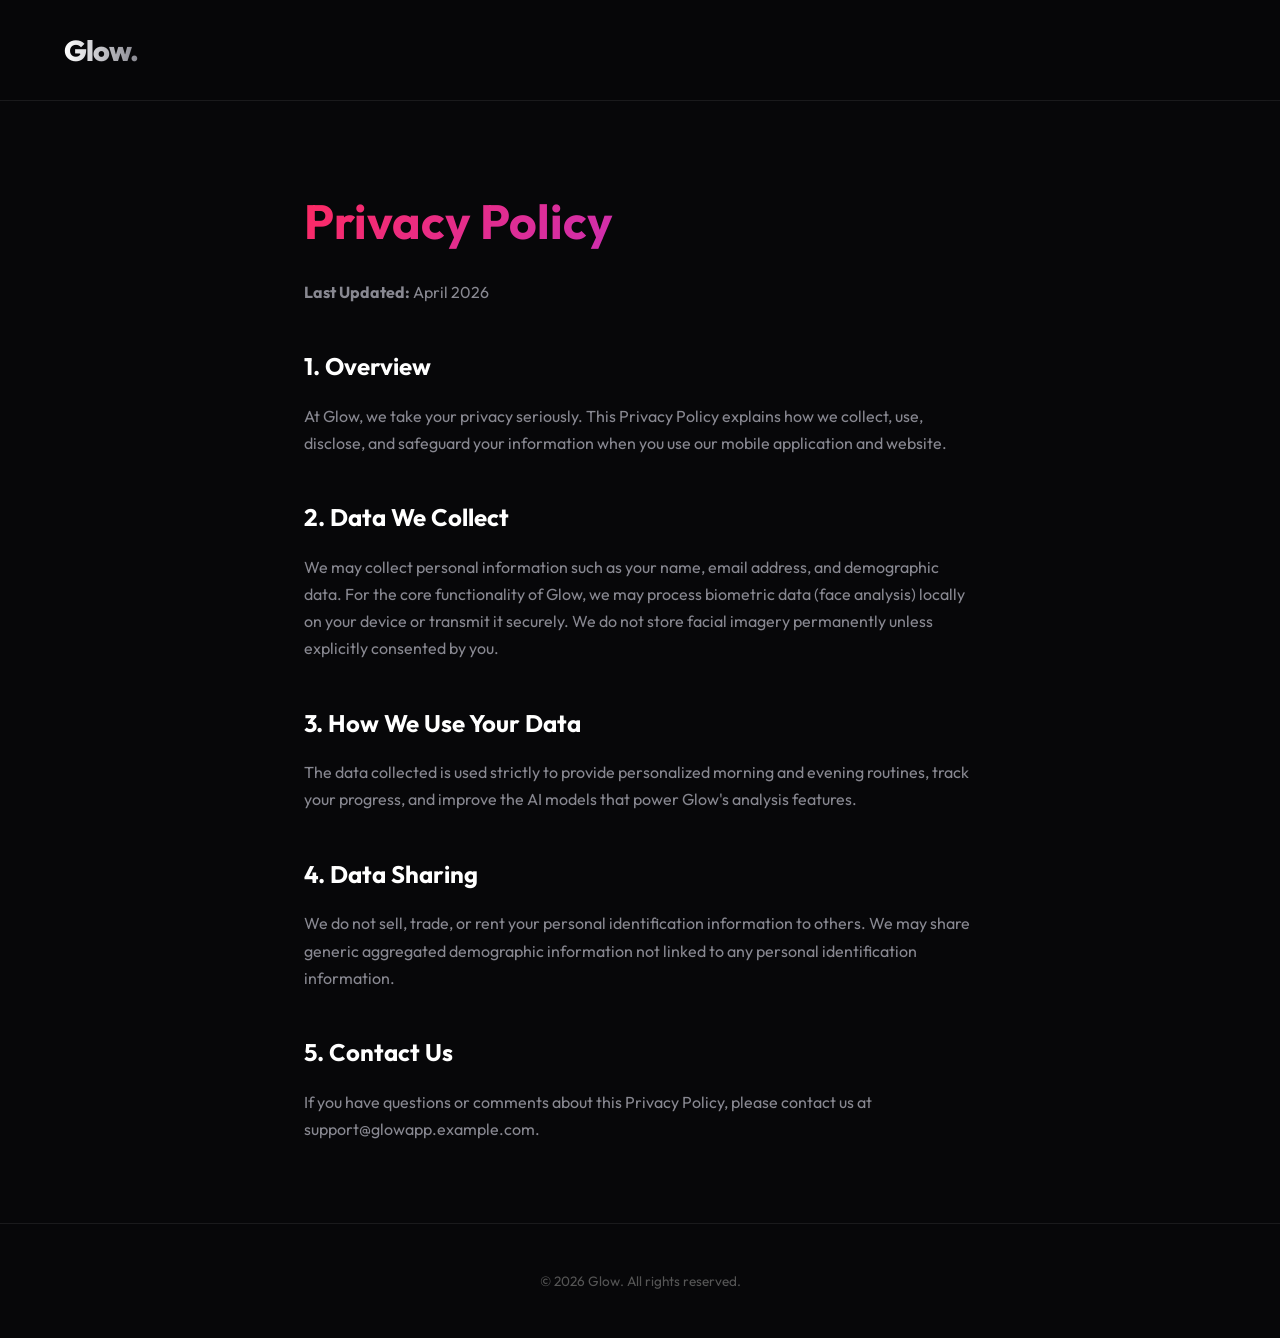
==== privacy.html @ a48e987e "feat: initial commit for landing page" ====
<!DOCTYPE html>
<html lang="en">
<head>
    <meta charset="UTF-8">
    <meta name="viewport" content="width=device-width, initial-scale=1.0">
    <title>Privacy Policy | Glow</title>
    <link rel="preconnect" href="https://fonts.googleapis.com">
    <link rel="preconnect" href="https://fonts.gstatic.com" crossorigin>
    <link href="https://fonts.googleapis.com/css2?family=Outfit:wght@300;400;500;600;700&display=swap" rel="stylesheet">
    <link rel="stylesheet" href="style.css">
    <style>
        .legal-content {
            max-width: 800px;
            margin: 5rem auto;
            padding: 0 5%;
            line-height: 1.7;
        }
        .legal-content h1 {
            font-size: 3rem;
            margin-bottom: 1rem;
            background: linear-gradient(135deg, var(--brand-primary), var(--brand-secondary));
            -webkit-background-clip: text;
            -webkit-text-fill-color: transparent;
        }
        .legal-content h2 {
            margin-top: 2.5rem;
            margin-bottom: 1rem;
            color: #fff;
        }
        .legal-content p {
            color: var(--text-muted);
            margin-bottom: 1rem;
        }
    </style>
</head>
<body>
    <nav class="navbar">
        <a href="index.html" class="logo" style="text-decoration: none;">Glow.</a>
    </nav>

    <main class="legal-content">
        <h1>Privacy Policy</h1>
        <p><strong>Last Updated:</strong> April 2026</p>

        <h2>1. Overview</h2>
        <p>At Glow, we take your privacy seriously. This Privacy Policy explains how we collect, use, disclose, and safeguard your information when you use our mobile application and website.</p>

        <h2>2. Data We Collect</h2>
        <p>We may collect personal information such as your name, email address, and demographic data. For the core functionality of Glow, we may process biometric data (face analysis) locally on your device or transmit it securely. We do not store facial imagery permanently unless explicitly consented by you.</p>

        <h2>3. How We Use Your Data</h2>
        <p>The data collected is used strictly to provide personalized morning and evening routines, track your progress, and improve the AI models that power Glow's analysis features.</p>

        <h2>4. Data Sharing</h2>
        <p>We do not sell, trade, or rent your personal identification information to others. We may share generic aggregated demographic information not linked to any personal identification information.</p>

        <h2>5. Contact Us</h2>
        <p>If you have questions or comments about this Privacy Policy, please contact us at support@glowapp.example.com.</p>
    </main>

    <footer>
        <div class="footer-content">
            <p class="copyright">&copy; 2026 Glow. All rights reserved.</p>
        </div>
    </footer>
</body>
</html>
---- style.css ----
:root {
    --bg-dark: #070709;
    --text-main: #ffffff;
    --text-muted: #888891;
    --brand-primary: #ff2a5f;
    --brand-secondary: #9d33ff;
    --surface: rgba(255, 255, 255, 0.03);
    --surface-border: rgba(255, 255, 255, 0.08);
}

* {
    margin: 0;
    padding: 0;
    box-sizing: border-box;
}

body, html {
    font-family: 'Outfit', sans-serif;
    background-color: var(--bg-dark);
    color: var(--text-main);
    overflow-x: hidden;
    scroll-behavior: smooth;
}

/* Ambient Background Glows */
.ambient-glow {
    position: absolute;
    border-radius: 50%;
    filter: blur(120px);
    z-index: -1;
    opacity: 0.4;
    animation: drift 20s infinite alternate ease-in-out;
}

.glow-1 {
    top: -10%;
    left: -10%;
    width: 600px;
    height: 600px;
    background: radial-gradient(circle, var(--brand-secondary), transparent 70%);
}

.glow-2 {
    bottom: 20%;
    right: -10%;
    width: 500px;
    height: 500px;
    background: radial-gradient(circle, var(--brand-primary), transparent 70%);
    animation-delay: -10s;
}

@keyframes drift {
    0% { transform: translate(0, 0) scale(1); }
    100% { transform: translate(50px, 100px) scale(1.2); }
}

/* Navbar */
.navbar {
    display: flex;
    justify-content: space-between;
    align-items: center;
    padding: 2rem 5%;
    background: rgba(7, 7, 9, 0.5);
    backdrop-filter: blur(10px);
    position: sticky;
    top: 0;
    z-index: 100;
    border-bottom: 1px solid var(--surface-border);
}

.logo {
    font-size: 1.8rem;
    font-weight: 800;
    letter-spacing: -1px;
    background: linear-gradient(90deg, #fff, var(--text-muted));
    -webkit-background-clip: text;
    -webkit-text-fill-color: transparent;
}

.nav-links a {
    color: var(--text-main);
    text-decoration: none;
    margin-left: 2rem;
    font-weight: 500;
    transition: color 0.3s;
}

.nav-links a:hover {
    color: var(--brand-primary);
}

.btn-nav {
    background: var(--surface);
    border: 1px solid var(--surface-border);
    padding: 0.6rem 1.2rem;
    border-radius: 20px;
}

.btn-nav:hover {
    background: rgba(255, 255, 255, 0.1);
    border-color: rgba(255, 255, 255, 0.2);
}

/* Hero Section */
.hero {
    display: flex;
    align-items: center;
    justify-content: space-between;
    min-height: 80vh;
    padding: 0 5%;
    gap: 4rem;
}

.hero-content {
    flex: 1;
    max-width: 600px;
}

.badge {
    display: inline-block;
    padding: 0.4rem 1rem;
    background: rgba(157, 51, 255, 0.15);
    color: #e0b3ff;
    border: 1px solid rgba(157, 51, 255, 0.3);
    border-radius: 20px;
    font-size: 0.85rem;
    font-weight: 600;
    margin-bottom: 1.5rem;
    text-transform: uppercase;
    letter-spacing: 1px;
}

.hero h1 {
    font-size: 4.5rem;
    font-weight: 700;
    line-height: 1.1;
    margin-bottom: 1.5rem;
    letter-spacing: -2px;
}

.gradient-text {
    background: linear-gradient(135deg, var(--brand-primary), var(--brand-secondary));
    -webkit-background-clip: text;
    -webkit-text-fill-color: transparent;
}

.hero-subtitle {
    font-size: 1.2rem;
    color: var(--text-muted);
    line-height: 1.6;
    margin-bottom: 2.5rem;
}

.cta-group {
    display: flex;
    align-items: center;
    gap: 1.5rem;
}

.app-store-badge {
    height: 50px;
    transition: transform 0.3s ease;
}

.app-store-badge:hover {
    transform: translateY(-3px) scale(1.02);
}

/* Hero Visual / Mockup */
.hero-visual {
    flex: 1;
    display: flex;
    justify-content: center;
    perspective: 1000px;
}

.phone-mockup {
    width: 320px;
    height: 650px;
    background: #000;
    border-radius: 45px;
    border: 10px solid #1a1a1f;
    box-shadow: 0 30px 60px rgba(0,0,0,0.6), 0 0 100px rgba(157, 51, 255, 0.2);
    position: relative;
    overflow: hidden;
    transform: rotateY(-10deg) rotateX(5deg);
    transition: transform 0.5s ease;
}

.phone-mockup:hover {
    transform: rotateY(0deg) rotateX(0deg);
}

.phone-screen {
    width: 100%;
    height: 100%;
    background: #070709;
    position: relative;
    padding: 2rem 1.5rem;
}

.app-ui {
    display: flex;
    flex-direction: column;
    gap: 1.5rem;
}

.ui-header {
    display: flex;
    justify-content: space-between;
    align-items: center;
}

.ui-greeting {
    font-size: 1.2rem;
    font-weight: 600;
}

.ui-avatar {
    width: 40px;
    height: 40px;
    border-radius: 50%;
    background: linear-gradient(135deg, #444, #222);
}

.glow-card {
    background: rgba(255, 255, 255, 0.05);
    border: 1px solid rgba(255, 255, 255, 0.1);
    padding: 1.5rem;
    border-radius: 20px;
    position: relative;
    overflow: hidden;
}

.glow-card::before {
    content: '';
    position: absolute;
    top: 0; left: -100%;
    width: 50%; height: 100%;
    background: linear-gradient(90deg, transparent, rgba(255,255,255,0.1), transparent);
    animation: shine 3s infinite;
}

@keyframes shine {
    100% { left: 200%; }
}

.ui-analysis {
    height: 200px;
    border-radius: 20px;
    border: 1px dashed rgba(157, 51, 255, 0.4);
    display: flex;
    align-items: center;
    justify-content: center;
    color: var(--brand-secondary);
    position: relative;
}

.ai-scan-line {
    position: absolute;
    top: 0;
    left: 0;
    width: 100%;
    height: 2px;
    background: var(--brand-secondary);
    box-shadow: 0 0 10px var(--brand-secondary);
    animation: scan 2s ease-in-out infinite alternate;
}

@keyframes scan {
    0% { top: 10%; }
    100% { top: 90%; }
}


/* Features Section */
.features {
    display: grid;
    grid-template-columns: repeat(auto-fit, minmax(300px, 1fr));
    gap: 2rem;
    padding: 5rem 5%;
}

.feature-card {
    background: var(--surface);
    border: 1px solid var(--surface-border);
    padding: 2.5rem;
    border-radius: 24px;
    transition: transform 0.3s, background 0.3s;
}

.feature-card:hover {
    transform: translateY(-10px);
    background: rgba(255, 255, 255, 0.06);
    border-color: rgba(255,255,255,0.15);
}

.feature-icon {
    font-size: 2.5rem;
    margin-bottom: 1.5rem;
}

.feature-card h3 {
    font-size: 1.5rem;
    margin-bottom: 1rem;
}

.feature-card p {
    color: var(--text-muted);
    line-height: 1.5;
}

/* Footer */
footer {
    border-top: 1px solid var(--surface-border);
    padding: 3rem 5%;
    margin-top: 4rem;
    text-align: center;
}

.footer-logo {
    font-weight: 800;
    font-size: 1.5rem;
    margin-bottom: 2rem;
    letter-spacing: -1px;
    color: #fff;
}

.footer-links {
    display: flex;
    justify-content: center;
    gap: 2rem;
    margin-bottom: 2rem;
}

.footer-links a {
    color: var(--text-muted);
    text-decoration: none;
    font-size: 0.9rem;
}

.footer-links a:hover {
    color: #fff;
}

.copyright {
    color: #555;
    font-size: 0.85rem;
}

/* Responsive */
@media (max-width: 900px) {
    .hero {
        flex-direction: column;
        text-align: center;
        padding-top: 3rem;
    }
    
    .hero h1 {
        font-size: 3rem;
    }
    
    .cta-group {
        justify-content: center;
    }
    
    .phone-mockup {
        transform: none;
        margin-top: 2rem;
    }
}
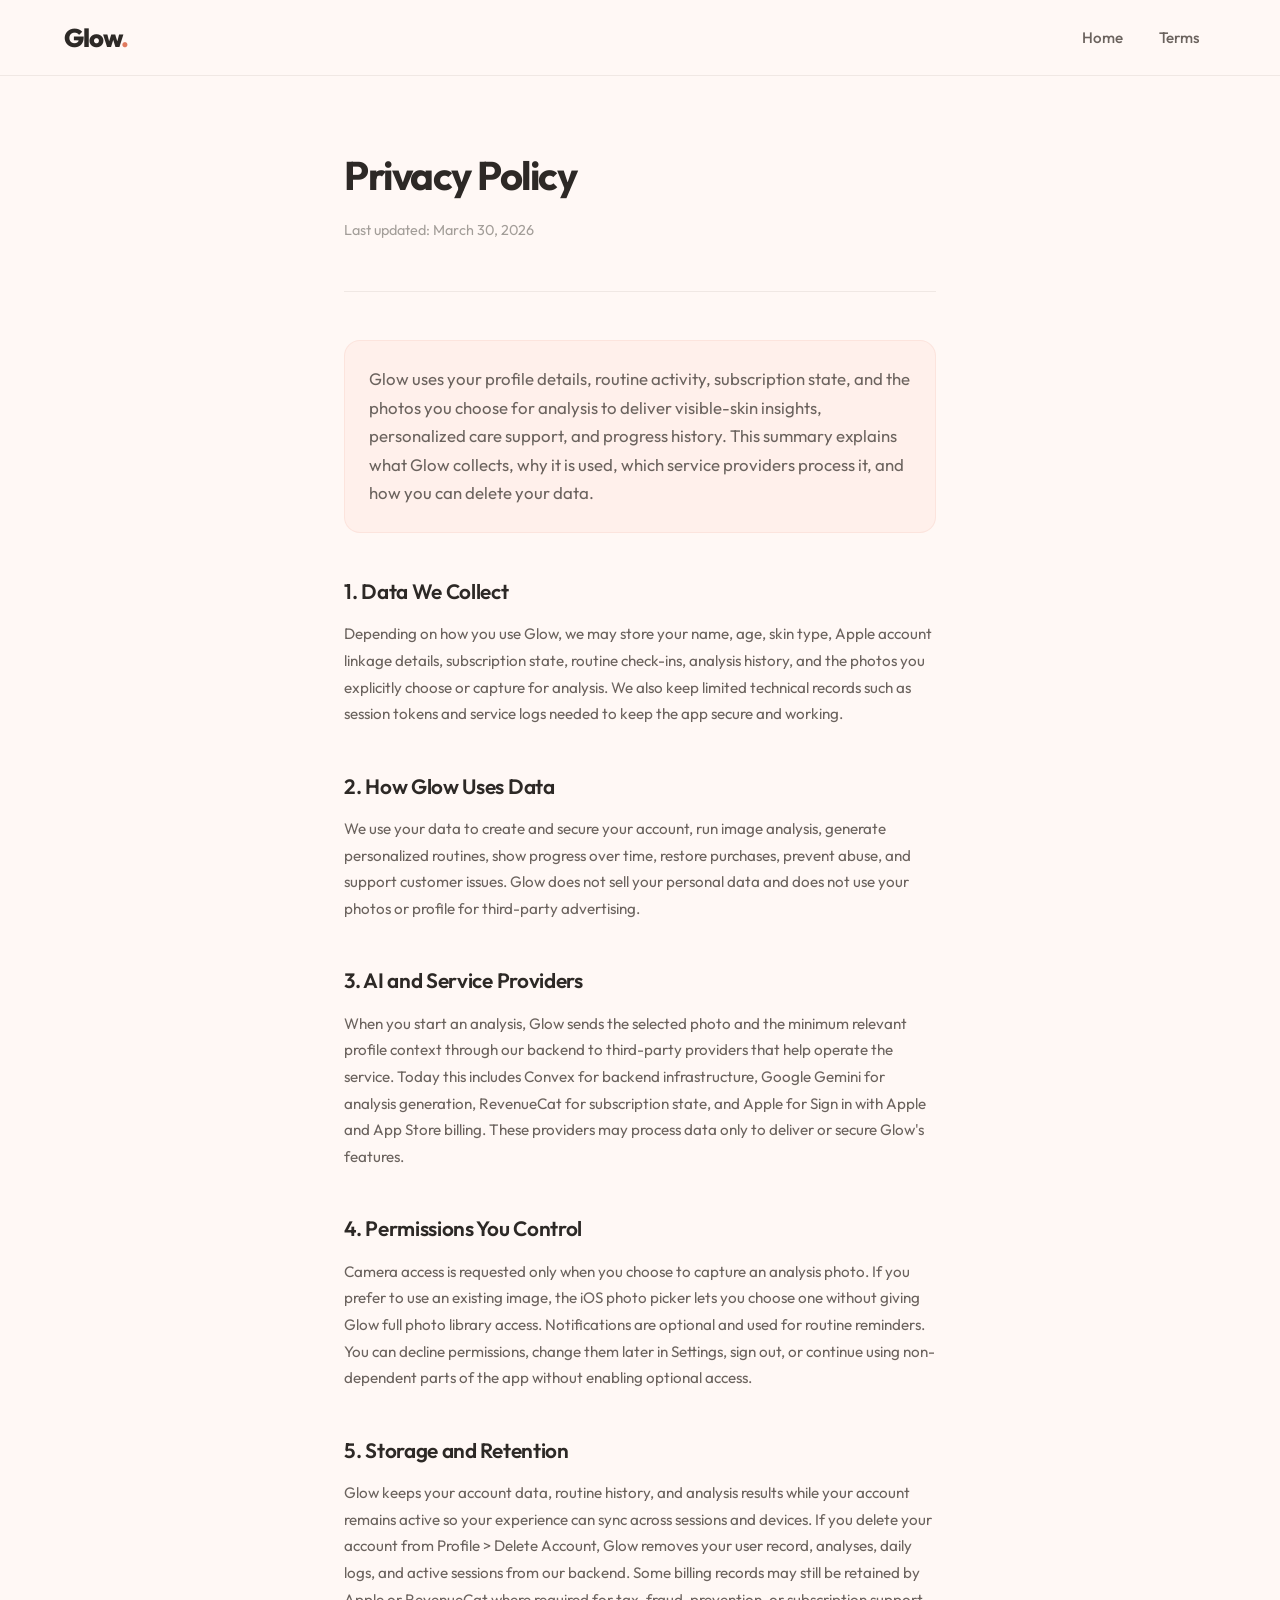
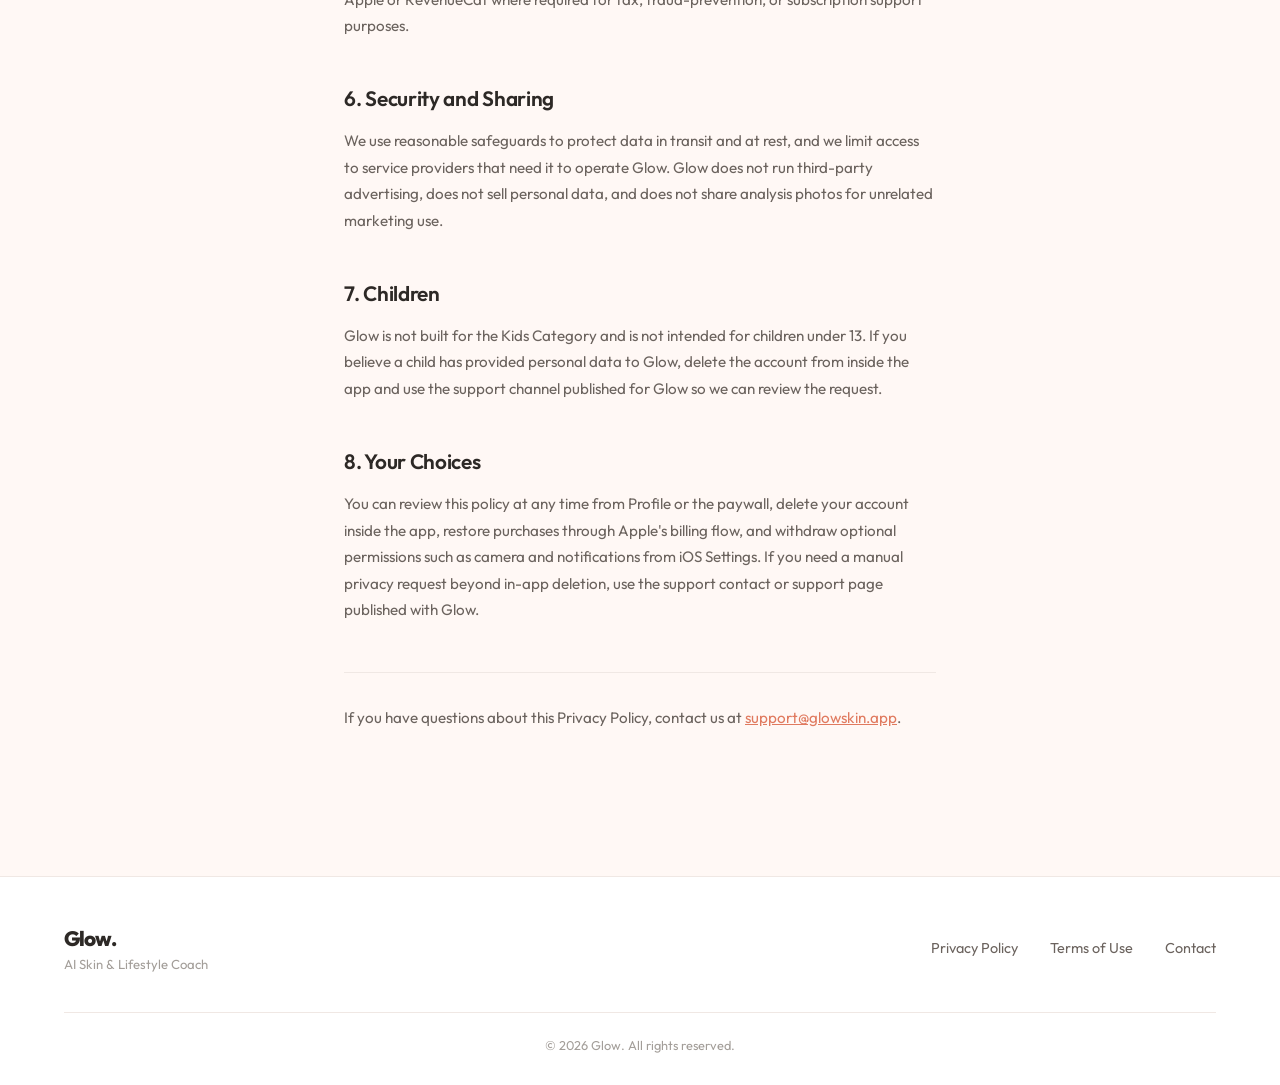
==== commit 835f1877: "redesign: warm coral/cream theme matching iOS app + real legal content - Rewrote style.css with Glow" ====
--- a/privacy.html
+++ b/privacy.html
@@ -3,63 +3,73 @@
 <head>
     <meta charset="UTF-8">
     <meta name="viewport" content="width=device-width, initial-scale=1.0">
-    <title>Privacy Policy | Glow</title>
+    <title>Privacy Policy — Glow</title>
+    <meta name="description" content="Glow Privacy Policy. Learn what data we collect, how we use it, and how you can control your information.">
+    <meta name="theme-color" content="#FFF8F5">
     <link rel="preconnect" href="https://fonts.googleapis.com">
     <link rel="preconnect" href="https://fonts.gstatic.com" crossorigin>
-    <link href="https://fonts.googleapis.com/css2?family=Outfit:wght@300;400;500;600;700&display=swap" rel="stylesheet">
+    <link href="https://fonts.googleapis.com/css2?family=Outfit:wght@300;400;500;600;700;800&display=swap" rel="stylesheet">
     <link rel="stylesheet" href="style.css">
-    <style>
-        .legal-content {
-            max-width: 800px;
-            margin: 5rem auto;
-            padding: 0 5%;
-            line-height: 1.7;
-        }
-        .legal-content h1 {
-            font-size: 3rem;
-            margin-bottom: 1rem;
-            background: linear-gradient(135deg, var(--brand-primary), var(--brand-secondary));
-            -webkit-background-clip: text;
-            -webkit-text-fill-color: transparent;
-        }
-        .legal-content h2 {
-            margin-top: 2.5rem;
-            margin-bottom: 1rem;
-            color: #fff;
-        }
-        .legal-content p {
-            color: var(--text-muted);
-            margin-bottom: 1rem;
-        }
-    </style>
 </head>
 <body>
     <nav class="navbar">
-        <a href="index.html" class="logo" style="text-decoration: none;">Glow.</a>
+        <a href="index.html" class="logo">Glow<span>.</span></a>
+        <div class="nav-links">
+            <a href="index.html">Home</a>
+            <a href="terms.html">Terms</a>
+        </div>
     </nav>
 
     <main class="legal-content">
-        <h1>Privacy Policy</h1>
-        <p><strong>Last Updated:</strong> April 2026</p>
+        <div class="legal-header">
+            <h1>Privacy Policy</h1>
+            <p class="legal-updated">Last updated: March 30, 2026</p>
+        </div>
 
-        <h2>1. Overview</h2>
-        <p>At Glow, we take your privacy seriously. This Privacy Policy explains how we collect, use, disclose, and safeguard your information when you use our mobile application and website.</p>
+        <p class="legal-intro">
+            Glow uses your profile details, routine activity, subscription state, and the photos you choose for analysis to deliver visible-skin insights, personalized care support, and progress history. This summary explains what Glow collects, why it is used, which service providers process it, and how you can delete your data.
+        </p>
 
-        <h2>2. Data We Collect</h2>
-        <p>We may collect personal information such as your name, email address, and demographic data. For the core functionality of Glow, we may process biometric data (face analysis) locally on your device or transmit it securely. We do not store facial imagery permanently unless explicitly consented by you.</p>
+        <h2>1. Data We Collect</h2>
+        <p>Depending on how you use Glow, we may store your name, age, skin type, Apple account linkage details, subscription state, routine check-ins, analysis history, and the photos you explicitly choose or capture for analysis. We also keep limited technical records such as session tokens and service logs needed to keep the app secure and working.</p>
 
-        <h2>3. How We Use Your Data</h2>
-        <p>The data collected is used strictly to provide personalized morning and evening routines, track your progress, and improve the AI models that power Glow's analysis features.</p>
+        <h2>2. How Glow Uses Data</h2>
+        <p>We use your data to create and secure your account, run image analysis, generate personalized routines, show progress over time, restore purchases, prevent abuse, and support customer issues. Glow does not sell your personal data and does not use your photos or profile for third-party advertising.</p>
 
-        <h2>4. Data Sharing</h2>
-        <p>We do not sell, trade, or rent your personal identification information to others. We may share generic aggregated demographic information not linked to any personal identification information.</p>
+        <h2>3. AI and Service Providers</h2>
+        <p>When you start an analysis, Glow sends the selected photo and the minimum relevant profile context through our backend to third-party providers that help operate the service. Today this includes Convex for backend infrastructure, Google Gemini for analysis generation, RevenueCat for subscription state, and Apple for Sign in with Apple and App Store billing. These providers may process data only to deliver or secure Glow's features.</p>
 
-        <h2>5. Contact Us</h2>
-        <p>If you have questions or comments about this Privacy Policy, please contact us at support@glowapp.example.com.</p>
+        <h2>4. Permissions You Control</h2>
+        <p>Camera access is requested only when you choose to capture an analysis photo. If you prefer to use an existing image, the iOS photo picker lets you choose one without giving Glow full photo library access. Notifications are optional and used for routine reminders. You can decline permissions, change them later in Settings, sign out, or continue using non-dependent parts of the app without enabling optional access.</p>
+
+        <h2>5. Storage and Retention</h2>
+        <p>Glow keeps your account data, routine history, and analysis results while your account remains active so your experience can sync across sessions and devices. If you delete your account from Profile &gt; Delete Account, Glow removes your user record, analyses, daily logs, and active sessions from our backend. Some billing records may still be retained by Apple or RevenueCat where required for tax, fraud-prevention, or subscription support purposes.</p>
+
+        <h2>6. Security and Sharing</h2>
+        <p>We use reasonable safeguards to protect data in transit and at rest, and we limit access to service providers that need it to operate Glow. Glow does not run third-party advertising, does not sell personal data, and does not share analysis photos for unrelated marketing use.</p>
+
+        <h2>7. Children</h2>
+        <p>Glow is not built for the Kids Category and is not intended for children under 13. If you believe a child has provided personal data to Glow, delete the account from inside the app and use the support channel published for Glow so we can review the request.</p>
+
+        <h2>8. Your Choices</h2>
+        <p>You can review this policy at any time from Profile or the paywall, delete your account inside the app, restore purchases through Apple's billing flow, and withdraw optional permissions such as camera and notifications from iOS Settings. If you need a manual privacy request beyond in-app deletion, use the support contact or support page published with Glow.</p>
+
+        <div class="legal-footer">
+            <p>If you have questions about this Privacy Policy, contact us at <a href="mailto:support@glowskin.app" style="color: var(--coral);">support@glowskin.app</a>.</p>
+        </div>
     </main>
 
     <footer>
         <div class="footer-content">
+            <div class="footer-left">
+                <div class="footer-logo">Glow.</div>
+                <div class="footer-tagline">AI Skin & Lifestyle Coach</div>
+            </div>
+            <div class="footer-links">
+                <a href="privacy.html">Privacy Policy</a>
+                <a href="terms.html">Terms of Use</a>
+                <a href="mailto:support@glowskin.app">Contact</a>
+            </div>
             <p class="copyright">&copy; 2026 Glow. All rights reserved.</p>
         </div>
     </footer>
--- a/style.css
+++ b/style.css
@@ -1,11 +1,22 @@
 :root {
-    --bg-dark: #070709;
-    --text-main: #ffffff;
-    --text-muted: #888891;
-    --brand-primary: #ff2a5f;
-    --brand-secondary: #9d33ff;
-    --surface: rgba(255, 255, 255, 0.03);
-    --surface-border: rgba(255, 255, 255, 0.08);
+    --bg-primary: #FFF8F5;
+    --bg-secondary: #F5F4F1;
+    --bg-white: #FFFFFF;
+    --text-primary: #2D2926;
+    --text-secondary: #6B635E;
+    --text-tertiary: #A39E99;
+    --coral: #E07A5F;
+    --coral-light: #FF9A7B;
+    --coral-soft: #FFF0EB;
+    --green: #3D8A5A;
+    --green-light: #C8F0D8;
+    --border: #F0E8E4;
+    --border-subtle: #E5E4E1;
+    --shadow-warm: rgba(224, 122, 95, 0.08);
+    --shadow-soft: rgba(45, 41, 38, 0.06);
+    --surface-glass: rgba(255, 255, 255, 0.72);
+    --pro-gold-start: #FFC107;
+    --pro-gold-end: #FF9800;
 }
 
 * {
@@ -16,42 +27,58 @@
 
 body, html {
     font-family: 'Outfit', sans-serif;
-    background-color: var(--bg-dark);
-    color: var(--text-main);
+    background-color: var(--bg-primary);
+    color: var(--text-primary);
     overflow-x: hidden;
     scroll-behavior: smooth;
-}
-
-/* Ambient Background Glows */
+    -webkit-font-smoothing: antialiased;
+    -moz-osx-font-smoothing: grayscale;
+}
+
+::selection {
+    background: var(--coral-soft);
+    color: var(--coral);
+}
+
+/* Ambient Background */
 .ambient-glow {
-    position: absolute;
+    position: fixed;
     border-radius: 50%;
-    filter: blur(120px);
+    filter: blur(140px);
     z-index: -1;
-    opacity: 0.4;
-    animation: drift 20s infinite alternate ease-in-out;
+    pointer-events: none;
 }
 
 .glow-1 {
-    top: -10%;
-    left: -10%;
+    top: -200px;
+    right: -100px;
     width: 600px;
     height: 600px;
-    background: radial-gradient(circle, var(--brand-secondary), transparent 70%);
+    background: radial-gradient(circle, rgba(224, 122, 95, 0.12), transparent 70%);
+    animation: drift 25s infinite alternate ease-in-out;
 }
 
 .glow-2 {
-    bottom: 20%;
-    right: -10%;
+    bottom: 30%;
+    left: -150px;
     width: 500px;
     height: 500px;
-    background: radial-gradient(circle, var(--brand-primary), transparent 70%);
-    animation-delay: -10s;
+    background: radial-gradient(circle, rgba(255, 154, 123, 0.1), transparent 70%);
+    animation: drift 20s infinite alternate-reverse ease-in-out;
+}
+
+.glow-3 {
+    top: 50%;
+    right: -200px;
+    width: 400px;
+    height: 400px;
+    background: radial-gradient(circle, rgba(61, 138, 90, 0.06), transparent 70%);
+    animation: drift 30s infinite alternate ease-in-out;
 }
 
 @keyframes drift {
     0% { transform: translate(0, 0) scale(1); }
-    100% { transform: translate(50px, 100px) scale(1.2); }
+    100% { transform: translate(40px, 60px) scale(1.15); }
 }
 
 /* Navbar */
@@ -59,313 +86,822 @@
     display: flex;
     justify-content: space-between;
     align-items: center;
-    padding: 2rem 5%;
-    background: rgba(7, 7, 9, 0.5);
-    backdrop-filter: blur(10px);
+    padding: 1.25rem 5%;
+    background: rgba(255, 248, 245, 0.8);
+    backdrop-filter: blur(20px);
+    -webkit-backdrop-filter: blur(20px);
     position: sticky;
     top: 0;
     z-index: 100;
-    border-bottom: 1px solid var(--surface-border);
+    border-bottom: 1px solid var(--border);
 }
 
 .logo {
-    font-size: 1.8rem;
+    font-size: 1.6rem;
     font-weight: 800;
     letter-spacing: -1px;
-    background: linear-gradient(90deg, #fff, var(--text-muted));
+    color: var(--text-primary);
+    text-decoration: none;
+}
+
+.logo span {
+    color: var(--coral);
+}
+
+.nav-links {
+    display: flex;
+    align-items: center;
+    gap: 0.25rem;
+}
+
+.nav-links a {
+    color: var(--text-secondary);
+    text-decoration: none;
+    font-weight: 500;
+    font-size: 0.95rem;
+    padding: 0.5rem 1rem;
+    border-radius: 12px;
+    transition: color 0.25s, background 0.25s;
+}
+
+.nav-links a:hover {
+    color: var(--text-primary);
+    background: rgba(224, 122, 95, 0.06);
+}
+
+.btn-nav {
+    background: var(--coral) !important;
+    color: #fff !important;
+    padding: 0.55rem 1.4rem !important;
+    border-radius: 14px !important;
+    font-weight: 600 !important;
+    font-size: 0.9rem !important;
+    transition: transform 0.25s, box-shadow 0.25s, background 0.25s !important;
+    box-shadow: 0 2px 12px var(--shadow-warm);
+}
+
+.btn-nav:hover {
+    background: var(--coral-light) !important;
+    transform: translateY(-1px);
+    box-shadow: 0 4px 20px rgba(224, 122, 95, 0.2) !important;
+}
+
+/* Hero Section */
+.hero {
+    display: flex;
+    align-items: center;
+    justify-content: space-between;
+    min-height: 85vh;
+    padding: 4rem 5%;
+    gap: 4rem;
+    max-width: 1400px;
+    margin: 0 auto;
+}
+
+.hero-content {
+    flex: 1;
+    max-width: 560px;
+}
+
+.badge {
+    display: inline-flex;
+    align-items: center;
+    gap: 0.5rem;
+    padding: 0.45rem 1.1rem;
+    background: var(--coral-soft);
+    color: var(--coral);
+    border: 1px solid rgba(224, 122, 95, 0.15);
+    border-radius: 100px;
+    font-size: 0.8rem;
+    font-weight: 600;
+    margin-bottom: 1.75rem;
+    text-transform: uppercase;
+    letter-spacing: 0.8px;
+}
+
+.badge::before {
+    content: '';
+    width: 6px;
+    height: 6px;
+    border-radius: 50%;
+    background: var(--coral);
+    animation: pulse-dot 2s infinite;
+}
+
+@keyframes pulse-dot {
+    0%, 100% { opacity: 1; transform: scale(1); }
+    50% { opacity: 0.5; transform: scale(0.8); }
+}
+
+.hero h1 {
+    font-size: 3.75rem;
+    font-weight: 700;
+    line-height: 1.08;
+    margin-bottom: 1.5rem;
+    letter-spacing: -2px;
+    color: var(--text-primary);
+}
+
+.gradient-text {
+    background: linear-gradient(135deg, var(--coral), var(--coral-light));
     -webkit-background-clip: text;
     -webkit-text-fill-color: transparent;
-}
-
-.nav-links a {
-    color: var(--text-main);
-    text-decoration: none;
-    margin-left: 2rem;
-    font-weight: 500;
-    transition: color 0.3s;
-}
-
-.nav-links a:hover {
-    color: var(--brand-primary);
-}
-
-.btn-nav {
-    background: var(--surface);
-    border: 1px solid var(--surface-border);
-    padding: 0.6rem 1.2rem;
-    border-radius: 20px;
-}
-
-.btn-nav:hover {
-    background: rgba(255, 255, 255, 0.1);
-    border-color: rgba(255, 255, 255, 0.2);
-}
-
-/* Hero Section */
-.hero {
-    display: flex;
-    align-items: center;
-    justify-content: space-between;
-    min-height: 80vh;
-    padding: 0 5%;
-    gap: 4rem;
-}
-
-.hero-content {
-    flex: 1;
-    max-width: 600px;
-}
-
-.badge {
-    display: inline-block;
-    padding: 0.4rem 1rem;
-    background: rgba(157, 51, 255, 0.15);
-    color: #e0b3ff;
-    border: 1px solid rgba(157, 51, 255, 0.3);
-    border-radius: 20px;
-    font-size: 0.85rem;
-    font-weight: 600;
-    margin-bottom: 1.5rem;
-    text-transform: uppercase;
-    letter-spacing: 1px;
-}
-
-.hero h1 {
-    font-size: 4.5rem;
+    background-clip: text;
+}
+
+.hero-subtitle {
+    font-size: 1.15rem;
+    color: var(--text-secondary);
+    line-height: 1.65;
+    margin-bottom: 2.5rem;
+    max-width: 480px;
+}
+
+.cta-group {
+    display: flex;
+    align-items: center;
+    gap: 1.5rem;
+}
+
+.app-store-badge {
+    height: 48px;
+    transition: transform 0.3s ease, opacity 0.3s;
+    border-radius: 10px;
+}
+
+.app-store-badge:hover {
+    transform: translateY(-2px) scale(1.02);
+}
+
+.hero-stats {
+    display: flex;
+    gap: 2.5rem;
+    margin-top: 3rem;
+    padding-top: 2rem;
+    border-top: 1px solid var(--border);
+}
+
+.stat {
+    display: flex;
+    flex-direction: column;
+}
+
+.stat-value {
+    font-size: 1.5rem;
     font-weight: 700;
-    line-height: 1.1;
-    margin-bottom: 1.5rem;
-    letter-spacing: -2px;
-}
-
-.gradient-text {
-    background: linear-gradient(135deg, var(--brand-primary), var(--brand-secondary));
-    -webkit-background-clip: text;
-    -webkit-text-fill-color: transparent;
-}
-
-.hero-subtitle {
-    font-size: 1.2rem;
-    color: var(--text-muted);
-    line-height: 1.6;
-    margin-bottom: 2.5rem;
-}
-
-.cta-group {
-    display: flex;
-    align-items: center;
-    gap: 1.5rem;
-}
-
-.app-store-badge {
-    height: 50px;
-    transition: transform 0.3s ease;
-}
-
-.app-store-badge:hover {
-    transform: translateY(-3px) scale(1.02);
-}
-
-/* Hero Visual / Mockup */
+    color: var(--text-primary);
+    letter-spacing: -0.5px;
+}
+
+.stat-label {
+    font-size: 0.82rem;
+    color: var(--text-tertiary);
+    margin-top: 0.15rem;
+}
+
+/* Phone Mockup */
 .hero-visual {
     flex: 1;
     display: flex;
     justify-content: center;
-    perspective: 1000px;
+    perspective: 1200px;
 }
 
 .phone-mockup {
-    width: 320px;
-    height: 650px;
-    background: #000;
-    border-radius: 45px;
-    border: 10px solid #1a1a1f;
-    box-shadow: 0 30px 60px rgba(0,0,0,0.6), 0 0 100px rgba(157, 51, 255, 0.2);
+    width: 290px;
+    height: 600px;
+    background: var(--bg-primary);
+    border-radius: 40px;
+    border: 8px solid var(--text-primary);
+    box-shadow:
+        0 40px 80px rgba(45, 41, 38, 0.12),
+        0 0 0 1px rgba(45, 41, 38, 0.05),
+        inset 0 0 0 1px rgba(255, 255, 255, 0.3);
     position: relative;
     overflow: hidden;
-    transform: rotateY(-10deg) rotateX(5deg);
-    transition: transform 0.5s ease;
+    transform: rotateY(-8deg) rotateX(4deg);
+    transition: transform 0.6s cubic-bezier(0.23, 1, 0.32, 1);
 }
 
 .phone-mockup:hover {
     transform: rotateY(0deg) rotateX(0deg);
+}
+
+.phone-notch {
+    position: absolute;
+    top: 0;
+    left: 50%;
+    transform: translateX(-50%);
+    width: 120px;
+    height: 28px;
+    background: var(--text-primary);
+    border-radius: 0 0 18px 18px;
+    z-index: 10;
 }
 
 .phone-screen {
     width: 100%;
     height: 100%;
-    background: #070709;
+    background: var(--bg-secondary);
     position: relative;
-    padding: 2rem 1.5rem;
+    padding: 3rem 1.25rem 1.5rem;
+    overflow: hidden;
 }
 
 .app-ui {
     display: flex;
     flex-direction: column;
-    gap: 1.5rem;
+    gap: 1rem;
 }
 
 .ui-header {
     display: flex;
     justify-content: space-between;
     align-items: center;
+    padding: 0 0.25rem;
 }
 
 .ui-greeting {
+    font-size: 0.85rem;
+    font-weight: 600;
+    color: var(--text-primary);
+}
+
+.ui-greeting small {
+    display: block;
+    font-size: 0.7rem;
+    font-weight: 400;
+    color: var(--text-tertiary);
+    margin-top: 2px;
+}
+
+.ui-avatar {
+    width: 34px;
+    height: 34px;
+    border-radius: 50%;
+    background: linear-gradient(135deg, var(--coral-soft), var(--coral-light));
+    border: 2px solid #fff;
+    box-shadow: 0 2px 8px var(--shadow-warm);
+}
+
+.ui-streak {
+    display: inline-flex;
+    align-items: center;
+    gap: 0.35rem;
+    background: var(--coral-soft);
+    padding: 0.3rem 0.75rem;
+    border-radius: 100px;
+    font-size: 0.65rem;
+    font-weight: 600;
+    color: var(--coral);
+    width: fit-content;
+}
+
+.ui-card {
+    background: #fff;
+    border: 1px solid var(--border);
+    padding: 1rem;
+    border-radius: 16px;
+    box-shadow: 0 2px 12px var(--shadow-soft);
+}
+
+.ui-card h3 {
+    font-size: 0.8rem;
+    font-weight: 600;
+    color: var(--text-primary);
+    margin-bottom: 0.25rem;
+}
+
+.ui-card p {
+    font-size: 0.65rem;
+    color: var(--text-tertiary);
+}
+
+.ui-card-habits {
+    display: flex;
+    gap: 0.4rem;
+    margin-top: 0.6rem;
+}
+
+.habit-dot {
+    width: 28px;
+    height: 28px;
+    border-radius: 10px;
+    display: flex;
+    align-items: center;
+    justify-content: center;
+    font-size: 0.7rem;
+    border: 1px solid var(--border);
+    background: var(--bg-primary);
+}
+
+.habit-dot.done {
+    background: var(--green-light);
+    border-color: transparent;
+}
+
+.ui-score {
+    background: linear-gradient(135deg, var(--coral), var(--coral-light));
+    padding: 1rem;
+    border-radius: 16px;
+    color: #fff;
+    position: relative;
+    overflow: hidden;
+}
+
+.ui-score::after {
+    content: '';
+    position: absolute;
+    top: -20px;
+    right: -20px;
+    width: 80px;
+    height: 80px;
+    border-radius: 50%;
+    background: rgba(255, 255, 255, 0.15);
+}
+
+.ui-score h3 {
+    font-size: 0.7rem;
+    font-weight: 500;
+    opacity: 0.85;
+    margin-bottom: 0.35rem;
+}
+
+.ui-score .score-value {
+    font-size: 1.8rem;
+    font-weight: 700;
+    letter-spacing: -1px;
+}
+
+.ui-score .score-label {
+    font-size: 0.6rem;
+    opacity: 0.75;
+    margin-top: 0.1rem;
+}
+
+/* How It Works */
+.how-it-works {
+    padding: 6rem 5%;
+    max-width: 1400px;
+    margin: 0 auto;
+}
+
+.section-header {
+    text-align: center;
+    margin-bottom: 4rem;
+}
+
+.section-eyebrow {
+    font-size: 0.8rem;
+    font-weight: 600;
+    text-transform: uppercase;
+    letter-spacing: 1.2px;
+    color: var(--coral);
+    margin-bottom: 0.75rem;
+}
+
+.section-title {
+    font-size: 2.5rem;
+    font-weight: 700;
+    letter-spacing: -1.5px;
+    color: var(--text-primary);
+    margin-bottom: 1rem;
+}
+
+.section-subtitle {
+    font-size: 1.05rem;
+    color: var(--text-secondary);
+    max-width: 520px;
+    margin: 0 auto;
+    line-height: 1.6;
+}
+
+.steps {
+    display: grid;
+    grid-template-columns: repeat(3, 1fr);
+    gap: 2rem;
+}
+
+.step {
+    text-align: center;
+    padding: 2.5rem 2rem;
+    border-radius: 24px;
+    background: var(--bg-white);
+    border: 1px solid var(--border);
+    box-shadow: 0 4px 24px var(--shadow-soft);
+    transition: transform 0.4s cubic-bezier(0.23, 1, 0.32, 1), box-shadow 0.4s;
+    position: relative;
+}
+
+.step:hover {
+    transform: translateY(-6px);
+    box-shadow: 0 12px 40px rgba(45, 41, 38, 0.1);
+}
+
+.step-number {
+    display: inline-flex;
+    align-items: center;
+    justify-content: center;
+    width: 44px;
+    height: 44px;
+    border-radius: 14px;
+    background: var(--coral-soft);
+    color: var(--coral);
+    font-weight: 700;
+    font-size: 1.1rem;
+    margin-bottom: 1.25rem;
+}
+
+.step h3 {
     font-size: 1.2rem;
     font-weight: 600;
-}
-
-.ui-avatar {
-    width: 40px;
-    height: 40px;
-    border-radius: 50%;
-    background: linear-gradient(135deg, #444, #222);
-}
-
-.glow-card {
-    background: rgba(255, 255, 255, 0.05);
-    border: 1px solid rgba(255, 255, 255, 0.1);
-    padding: 1.5rem;
+    margin-bottom: 0.75rem;
+    color: var(--text-primary);
+}
+
+.step p {
+    color: var(--text-secondary);
+    line-height: 1.55;
+    font-size: 0.95rem;
+}
+
+/* Features Section */
+.features {
+    padding: 6rem 5%;
+    max-width: 1400px;
+    margin: 0 auto;
+}
+
+.features-grid {
+    display: grid;
+    grid-template-columns: repeat(auto-fit, minmax(300px, 1fr));
+    gap: 1.5rem;
+}
+
+.feature-card {
+    background: var(--bg-white);
+    border: 1px solid var(--border);
+    padding: 2rem;
     border-radius: 20px;
+    box-shadow: 0 2px 16px var(--shadow-soft);
+    transition: transform 0.4s cubic-bezier(0.23, 1, 0.32, 1), box-shadow 0.4s;
     position: relative;
     overflow: hidden;
 }
 
-.glow-card::before {
+.feature-card::before {
     content: '';
-    position: absolute;
-    top: 0; left: -100%;
-    width: 50%; height: 100%;
-    background: linear-gradient(90deg, transparent, rgba(255,255,255,0.1), transparent);
-    animation: shine 3s infinite;
-}
-
-@keyframes shine {
-    100% { left: 200%; }
-}
-
-.ui-analysis {
-    height: 200px;
-    border-radius: 20px;
-    border: 1px dashed rgba(157, 51, 255, 0.4);
-    display: flex;
-    align-items: center;
-    justify-content: center;
-    color: var(--brand-secondary);
-    position: relative;
-}
-
-.ai-scan-line {
     position: absolute;
     top: 0;
     left: 0;
-    width: 100%;
-    height: 2px;
-    background: var(--brand-secondary);
-    box-shadow: 0 0 10px var(--brand-secondary);
-    animation: scan 2s ease-in-out infinite alternate;
-}
-
-@keyframes scan {
-    0% { top: 10%; }
-    100% { top: 90%; }
-}
-
-
-/* Features Section */
-.features {
-    display: grid;
-    grid-template-columns: repeat(auto-fit, minmax(300px, 1fr));
-    gap: 2rem;
-    padding: 5rem 5%;
-}
-
-.feature-card {
-    background: var(--surface);
-    border: 1px solid var(--surface-border);
-    padding: 2.5rem;
-    border-radius: 24px;
-    transition: transform 0.3s, background 0.3s;
+    right: 0;
+    height: 3px;
+    background: linear-gradient(90deg, var(--coral), var(--coral-light));
+    opacity: 0;
+    transition: opacity 0.3s;
 }
 
 .feature-card:hover {
-    transform: translateY(-10px);
-    background: rgba(255, 255, 255, 0.06);
-    border-color: rgba(255,255,255,0.15);
+    transform: translateY(-4px);
+    box-shadow: 0 12px 40px rgba(224, 122, 95, 0.1);
+}
+
+.feature-card:hover::before {
+    opacity: 1;
 }
 
 .feature-icon {
-    font-size: 2.5rem;
-    margin-bottom: 1.5rem;
-}
+    width: 48px;
+    height: 48px;
+    border-radius: 14px;
+    display: flex;
+    align-items: center;
+    justify-content: center;
+    font-size: 1.4rem;
+    margin-bottom: 1.25rem;
+}
+
+.feature-icon.coral { background: var(--coral-soft); }
+.feature-icon.green { background: var(--green-light); }
+.feature-icon.gold { background: #FFF3D6; }
+.feature-icon.blue { background: #E8F4FD; }
 
 .feature-card h3 {
-    font-size: 1.5rem;
-    margin-bottom: 1rem;
+    font-size: 1.15rem;
+    font-weight: 600;
+    margin-bottom: 0.6rem;
+    color: var(--text-primary);
 }
 
 .feature-card p {
-    color: var(--text-muted);
-    line-height: 1.5;
+    color: var(--text-secondary);
+    line-height: 1.55;
+    font-size: 0.92rem;
+}
+
+/* CTA Banner */
+.cta-banner {
+    margin: 4rem 5%;
+    max-width: 1400px;
+    margin-left: auto;
+    margin-right: auto;
+    padding: 4rem 3rem;
+    background: linear-gradient(135deg, var(--coral), var(--coral-light));
+    border-radius: 28px;
+    text-align: center;
+    position: relative;
+    overflow: hidden;
+    box-shadow: 0 20px 60px rgba(224, 122, 95, 0.2);
+}
+
+.cta-banner::before {
+    content: '';
+    position: absolute;
+    top: -50%;
+    right: -20%;
+    width: 400px;
+    height: 400px;
+    border-radius: 50%;
+    background: rgba(255, 255, 255, 0.1);
+}
+
+.cta-banner::after {
+    content: '';
+    position: absolute;
+    bottom: -30%;
+    left: -10%;
+    width: 300px;
+    height: 300px;
+    border-radius: 50%;
+    background: rgba(255, 255, 255, 0.08);
+}
+
+.cta-banner h2 {
+    font-size: 2.25rem;
+    font-weight: 700;
+    color: #fff;
+    letter-spacing: -1px;
+    margin-bottom: 0.75rem;
+    position: relative;
+    z-index: 1;
+}
+
+.cta-banner p {
+    color: rgba(255, 255, 255, 0.85);
+    font-size: 1.05rem;
+    margin-bottom: 2rem;
+    max-width: 440px;
+    margin-left: auto;
+    margin-right: auto;
+    line-height: 1.6;
+    position: relative;
+    z-index: 1;
+}
+
+.cta-banner .app-store-badge {
+    position: relative;
+    z-index: 1;
+    filter: brightness(0) invert(1);
 }
 
 /* Footer */
 footer {
-    border-top: 1px solid var(--surface-border);
-    padding: 3rem 5%;
-    margin-top: 4rem;
-    text-align: center;
+    border-top: 1px solid var(--border);
+    padding: 3rem 5% 2rem;
+    margin-top: 2rem;
+    background: var(--bg-white);
+}
+
+.footer-content {
+    max-width: 1400px;
+    margin: 0 auto;
+    display: flex;
+    justify-content: space-between;
+    align-items: center;
+    flex-wrap: wrap;
+    gap: 1.5rem;
+}
+
+.footer-left {
+    display: flex;
+    flex-direction: column;
+    gap: 0.35rem;
 }
 
 .footer-logo {
     font-weight: 800;
-    font-size: 1.5rem;
-    margin-bottom: 2rem;
+    font-size: 1.3rem;
     letter-spacing: -1px;
-    color: #fff;
+    color: var(--text-primary);
+}
+
+.footer-tagline {
+    font-size: 0.82rem;
+    color: var(--text-tertiary);
 }
 
 .footer-links {
     display: flex;
-    justify-content: center;
     gap: 2rem;
-    margin-bottom: 2rem;
 }
 
 .footer-links a {
-    color: var(--text-muted);
+    color: var(--text-secondary);
     text-decoration: none;
     font-size: 0.9rem;
+    transition: color 0.2s;
 }
 
 .footer-links a:hover {
-    color: #fff;
+    color: var(--coral);
 }
 
 .copyright {
-    color: #555;
-    font-size: 0.85rem;
-}
+    width: 100%;
+    text-align: center;
+    color: var(--text-tertiary);
+    font-size: 0.8rem;
+    padding-top: 1.5rem;
+    margin-top: 1rem;
+    border-top: 1px solid var(--border);
+}
+
+/* Legal Pages */
+.legal-content {
+    max-width: 720px;
+    margin: 0 auto;
+    padding: 4rem 5% 6rem;
+    line-height: 1.75;
+}
+
+.legal-content .legal-header {
+    margin-bottom: 3rem;
+    padding-bottom: 2rem;
+    border-bottom: 1px solid var(--border);
+}
+
+.legal-content h1 {
+    font-size: 2.5rem;
+    font-weight: 700;
+    letter-spacing: -1.5px;
+    color: var(--text-primary);
+    margin-bottom: 0.5rem;
+}
+
+.legal-content .legal-updated {
+    font-size: 0.9rem;
+    color: var(--text-tertiary);
+}
+
+.legal-content .legal-intro {
+    font-size: 1.05rem;
+    color: var(--text-secondary);
+    line-height: 1.7;
+    margin-bottom: 2.5rem;
+    padding: 1.5rem;
+    background: var(--coral-soft);
+    border-radius: 16px;
+    border: 1px solid rgba(224, 122, 95, 0.1);
+}
+
+.legal-content h2 {
+    font-size: 1.3rem;
+    font-weight: 600;
+    margin-top: 2.5rem;
+    margin-bottom: 0.75rem;
+    color: var(--text-primary);
+    letter-spacing: -0.3px;
+}
+
+.legal-content p {
+    color: var(--text-secondary);
+    margin-bottom: 1rem;
+    font-size: 0.95rem;
+}
+
+.legal-content .legal-footer {
+    margin-top: 3rem;
+    padding-top: 2rem;
+    border-top: 1px solid var(--border);
+    font-size: 0.9rem;
+    color: var(--text-tertiary);
+}
+
+/* Animations */
+.reveal {
+    opacity: 0;
+    transform: translateY(24px);
+    transition: opacity 0.7s cubic-bezier(0.23, 1, 0.32, 1), transform 0.7s cubic-bezier(0.23, 1, 0.32, 1);
+}
+
+.reveal.visible {
+    opacity: 1;
+    transform: translateY(0);
+}
+
+.reveal-delay-1 { transition-delay: 0.1s; }
+.reveal-delay-2 { transition-delay: 0.2s; }
+.reveal-delay-3 { transition-delay: 0.3s; }
+.reveal-delay-4 { transition-delay: 0.4s; }
 
 /* Responsive */
 @media (max-width: 900px) {
     .hero {
         flex-direction: column;
         text-align: center;
-        padding-top: 3rem;
-    }
-    
+        padding-top: 2rem;
+        min-height: auto;
+        gap: 3rem;
+    }
+
+    .hero-content {
+        max-width: 100%;
+    }
+
     .hero h1 {
-        font-size: 3rem;
-    }
-    
+        font-size: 2.75rem;
+    }
+
+    .hero-subtitle {
+        margin-left: auto;
+        margin-right: auto;
+    }
+
     .cta-group {
         justify-content: center;
     }
-    
+
+    .hero-stats {
+        justify-content: center;
+    }
+
     .phone-mockup {
         transform: none;
-        margin-top: 2rem;
-    }
-}
+        width: 260px;
+        height: 530px;
+    }
+
+    .phone-mockup:hover {
+        transform: none;
+    }
+
+    .steps {
+        grid-template-columns: 1fr;
+        gap: 1.25rem;
+    }
+
+    .features-grid {
+        grid-template-columns: 1fr;
+    }
+
+    .section-title {
+        font-size: 2rem;
+    }
+
+    .cta-banner {
+        padding: 3rem 1.5rem;
+        margin: 3rem 5%;
+    }
+
+    .cta-banner h2 {
+        font-size: 1.75rem;
+    }
+
+    .footer-content {
+        flex-direction: column;
+        text-align: center;
+    }
+
+    .footer-left {
+        align-items: center;
+    }
+
+    .footer-links {
+        flex-wrap: wrap;
+        justify-content: center;
+        gap: 1.25rem;
+    }
+
+    .nav-links a:not(.btn-nav) {
+        display: none;
+    }
+}
+
+@media (max-width: 480px) {
+    .hero h1 {
+        font-size: 2.25rem;
+        letter-spacing: -1.5px;
+    }
+
+    .hero-subtitle {
+        font-size: 1rem;
+    }
+
+    .hero-stats {
+        gap: 1.5rem;
+    }
+
+    .legal-content h1 {
+        font-size: 2rem;
+    }
+}
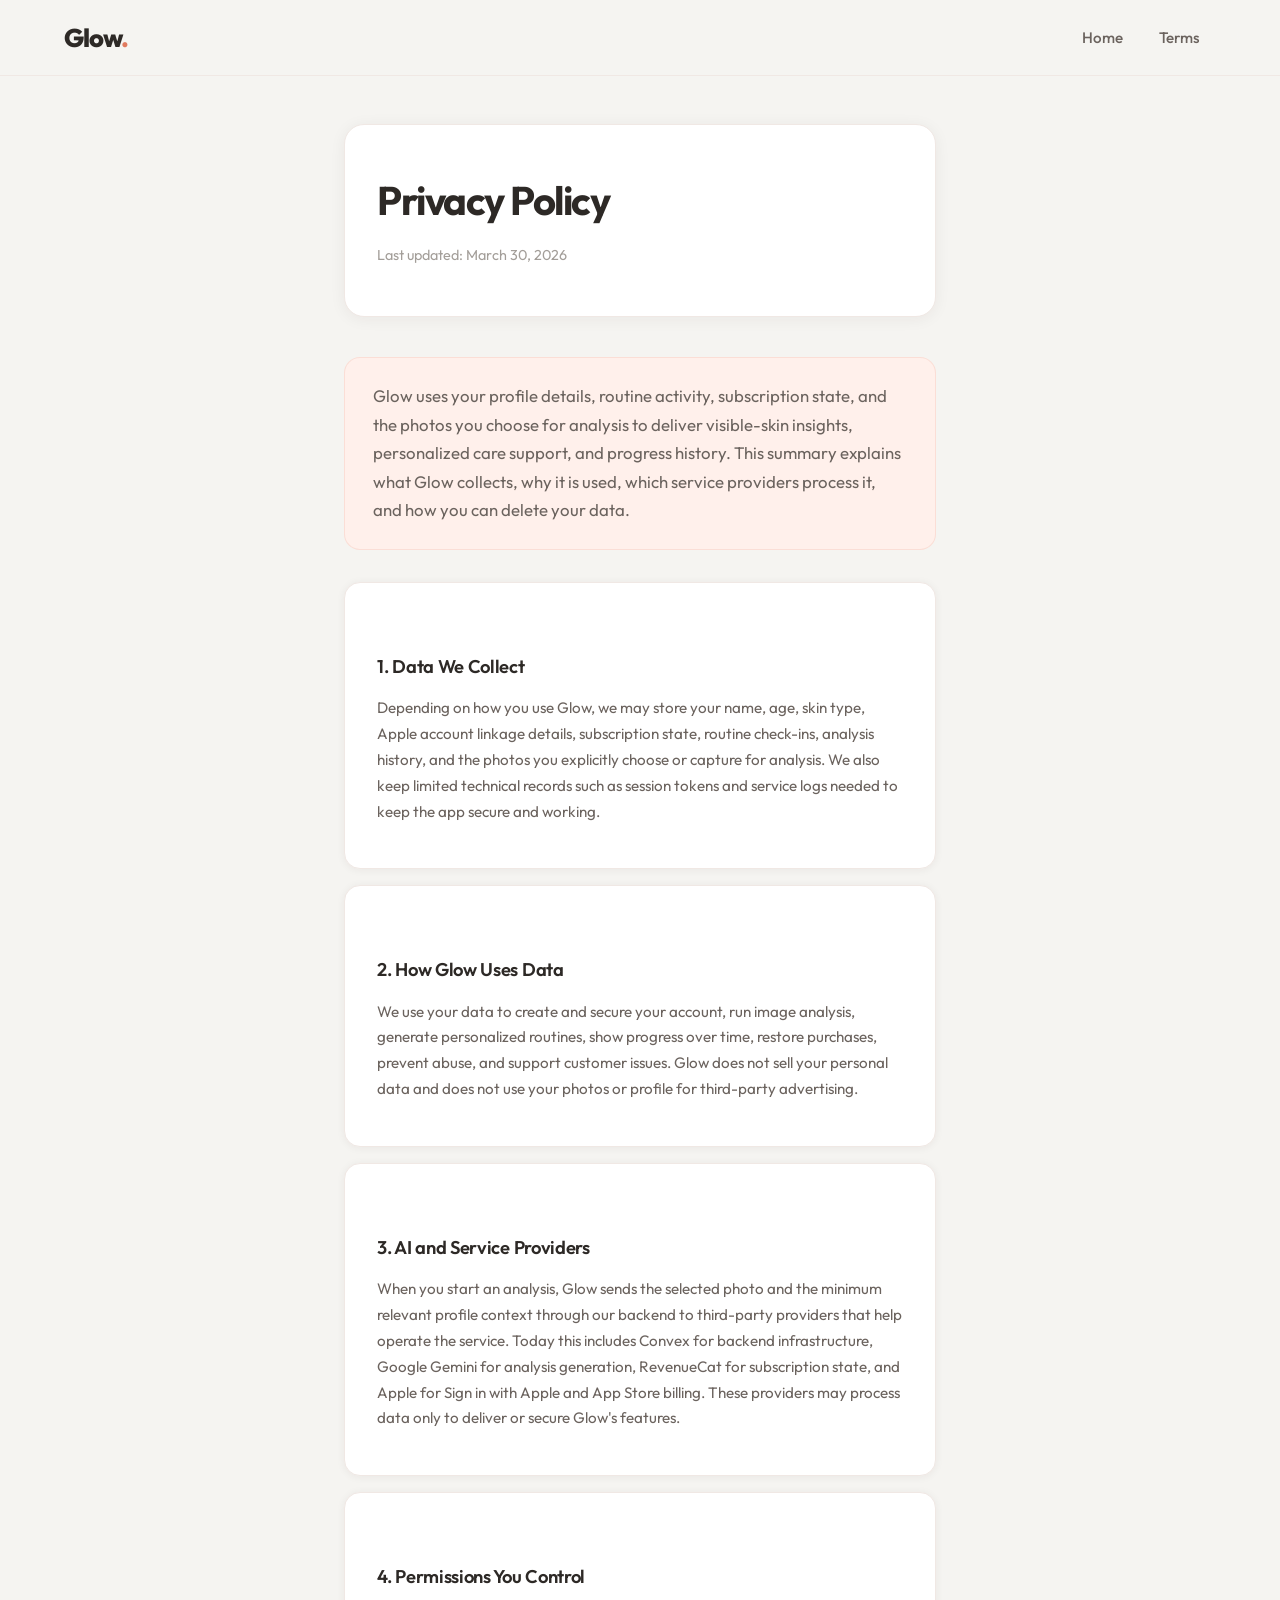
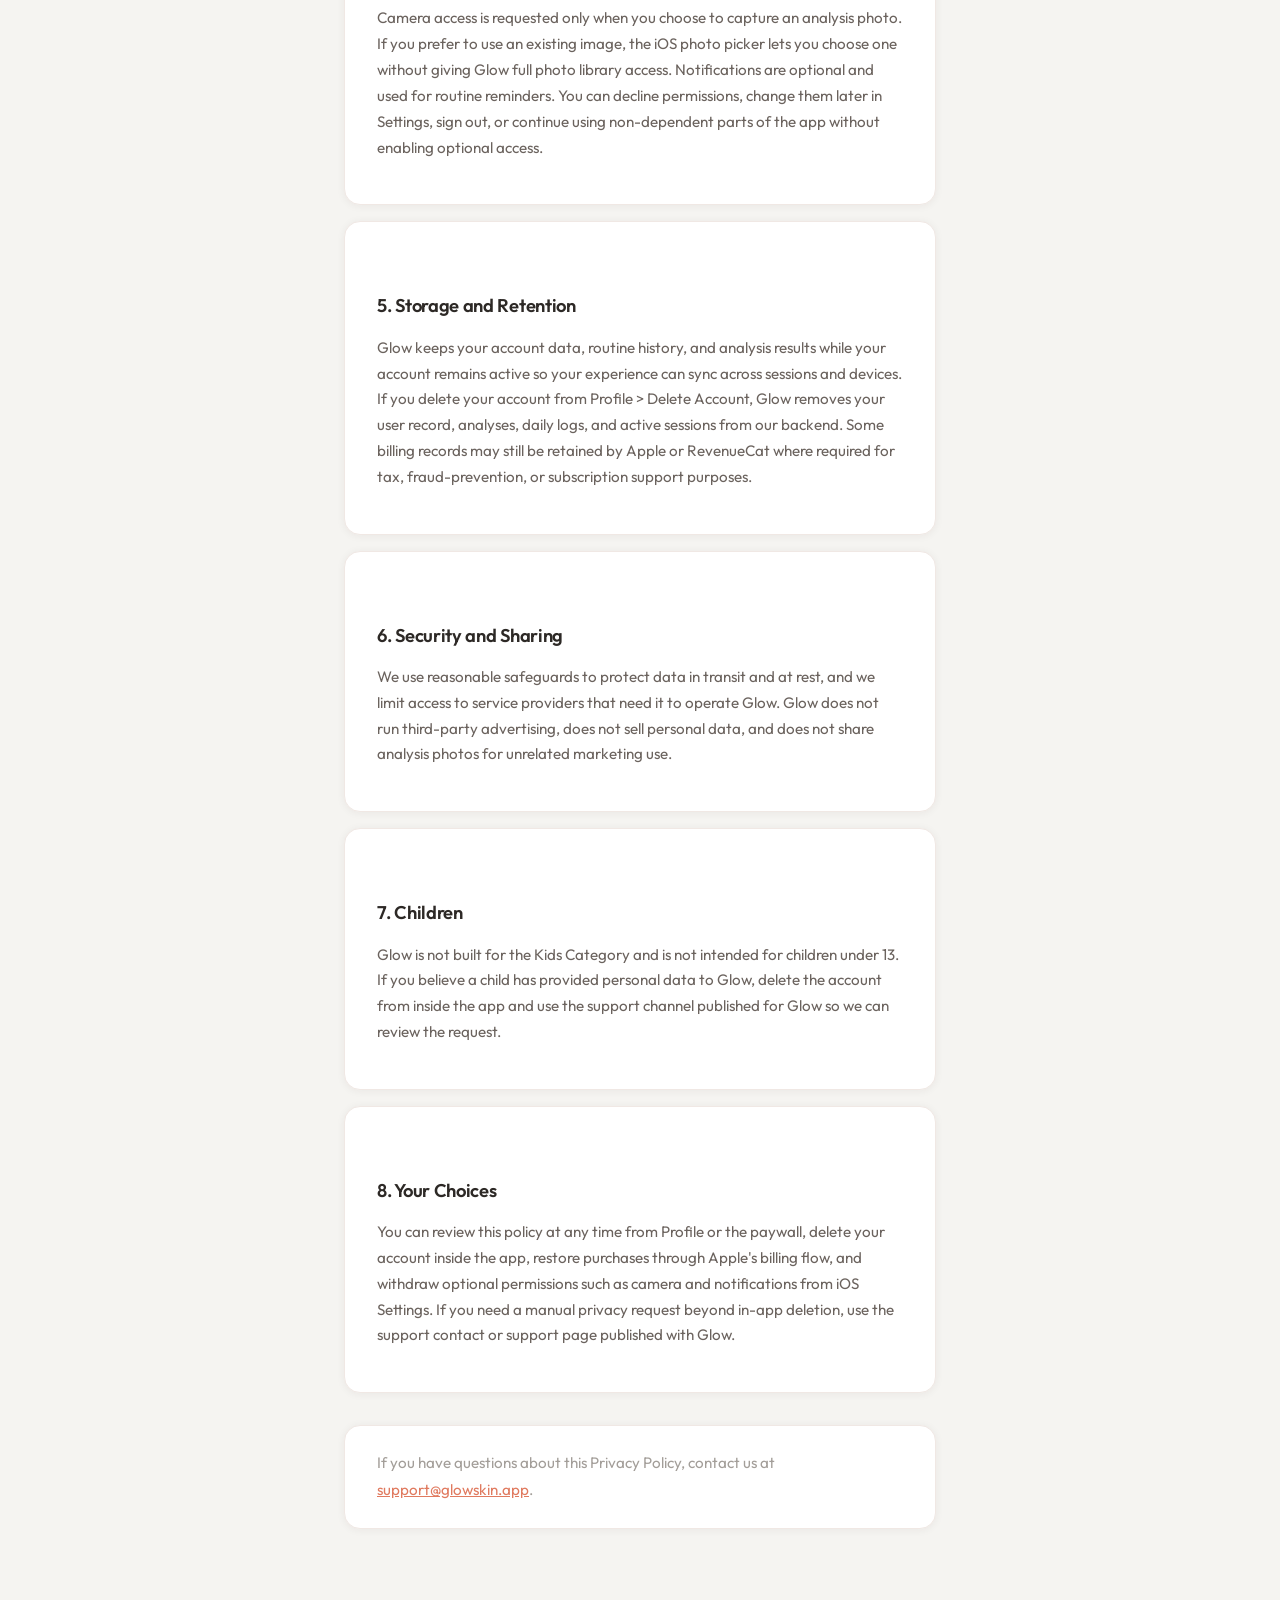
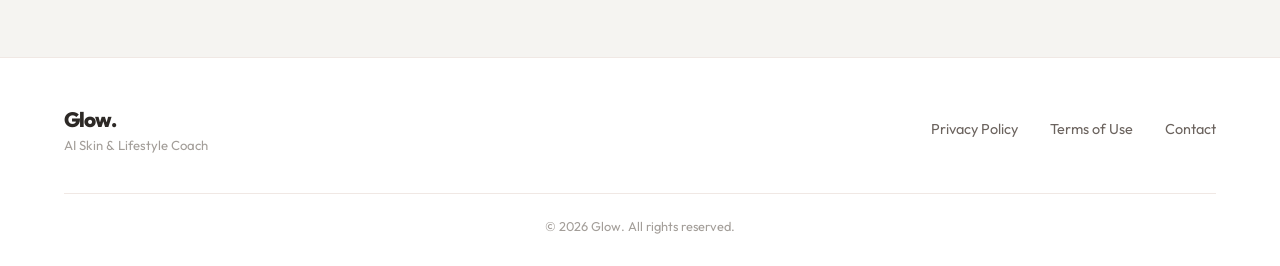
==== commit 716a1095: "fix: solid backgrounds for legal pages (privacy, terms) - Added .legal-page class with solid bg-seco" ====
--- a/privacy.html
+++ b/privacy.html
@@ -11,7 +11,7 @@
     <link href="https://fonts.googleapis.com/css2?family=Outfit:wght@300;400;500;600;700;800&display=swap" rel="stylesheet">
     <link rel="stylesheet" href="style.css">
 </head>
-<body>
+<body class="legal-page">
     <nav class="navbar">
         <a href="index.html" class="logo">Glow<span>.</span></a>
         <div class="nav-links">
@@ -30,29 +30,45 @@
             Glow uses your profile details, routine activity, subscription state, and the photos you choose for analysis to deliver visible-skin insights, personalized care support, and progress history. This summary explains what Glow collects, why it is used, which service providers process it, and how you can delete your data.
         </p>
 
-        <h2>1. Data We Collect</h2>
-        <p>Depending on how you use Glow, we may store your name, age, skin type, Apple account linkage details, subscription state, routine check-ins, analysis history, and the photos you explicitly choose or capture for analysis. We also keep limited technical records such as session tokens and service logs needed to keep the app secure and working.</p>
+        <div class="legal-section">
+            <h2>1. Data We Collect</h2>
+            <p>Depending on how you use Glow, we may store your name, age, skin type, Apple account linkage details, subscription state, routine check-ins, analysis history, and the photos you explicitly choose or capture for analysis. We also keep limited technical records such as session tokens and service logs needed to keep the app secure and working.</p>
+        </div>
 
-        <h2>2. How Glow Uses Data</h2>
-        <p>We use your data to create and secure your account, run image analysis, generate personalized routines, show progress over time, restore purchases, prevent abuse, and support customer issues. Glow does not sell your personal data and does not use your photos or profile for third-party advertising.</p>
+        <div class="legal-section">
+            <h2>2. How Glow Uses Data</h2>
+            <p>We use your data to create and secure your account, run image analysis, generate personalized routines, show progress over time, restore purchases, prevent abuse, and support customer issues. Glow does not sell your personal data and does not use your photos or profile for third-party advertising.</p>
+        </div>
 
-        <h2>3. AI and Service Providers</h2>
-        <p>When you start an analysis, Glow sends the selected photo and the minimum relevant profile context through our backend to third-party providers that help operate the service. Today this includes Convex for backend infrastructure, Google Gemini for analysis generation, RevenueCat for subscription state, and Apple for Sign in with Apple and App Store billing. These providers may process data only to deliver or secure Glow's features.</p>
+        <div class="legal-section">
+            <h2>3. AI and Service Providers</h2>
+            <p>When you start an analysis, Glow sends the selected photo and the minimum relevant profile context through our backend to third-party providers that help operate the service. Today this includes Convex for backend infrastructure, Google Gemini for analysis generation, RevenueCat for subscription state, and Apple for Sign in with Apple and App Store billing. These providers may process data only to deliver or secure Glow's features.</p>
+        </div>
 
-        <h2>4. Permissions You Control</h2>
-        <p>Camera access is requested only when you choose to capture an analysis photo. If you prefer to use an existing image, the iOS photo picker lets you choose one without giving Glow full photo library access. Notifications are optional and used for routine reminders. You can decline permissions, change them later in Settings, sign out, or continue using non-dependent parts of the app without enabling optional access.</p>
+        <div class="legal-section">
+            <h2>4. Permissions You Control</h2>
+            <p>Camera access is requested only when you choose to capture an analysis photo. If you prefer to use an existing image, the iOS photo picker lets you choose one without giving Glow full photo library access. Notifications are optional and used for routine reminders. You can decline permissions, change them later in Settings, sign out, or continue using non-dependent parts of the app without enabling optional access.</p>
+        </div>
 
-        <h2>5. Storage and Retention</h2>
-        <p>Glow keeps your account data, routine history, and analysis results while your account remains active so your experience can sync across sessions and devices. If you delete your account from Profile &gt; Delete Account, Glow removes your user record, analyses, daily logs, and active sessions from our backend. Some billing records may still be retained by Apple or RevenueCat where required for tax, fraud-prevention, or subscription support purposes.</p>
+        <div class="legal-section">
+            <h2>5. Storage and Retention</h2>
+            <p>Glow keeps your account data, routine history, and analysis results while your account remains active so your experience can sync across sessions and devices. If you delete your account from Profile &gt; Delete Account, Glow removes your user record, analyses, daily logs, and active sessions from our backend. Some billing records may still be retained by Apple or RevenueCat where required for tax, fraud-prevention, or subscription support purposes.</p>
+        </div>
 
-        <h2>6. Security and Sharing</h2>
-        <p>We use reasonable safeguards to protect data in transit and at rest, and we limit access to service providers that need it to operate Glow. Glow does not run third-party advertising, does not sell personal data, and does not share analysis photos for unrelated marketing use.</p>
+        <div class="legal-section">
+            <h2>6. Security and Sharing</h2>
+            <p>We use reasonable safeguards to protect data in transit and at rest, and we limit access to service providers that need it to operate Glow. Glow does not run third-party advertising, does not sell personal data, and does not share analysis photos for unrelated marketing use.</p>
+        </div>
 
-        <h2>7. Children</h2>
-        <p>Glow is not built for the Kids Category and is not intended for children under 13. If you believe a child has provided personal data to Glow, delete the account from inside the app and use the support channel published for Glow so we can review the request.</p>
+        <div class="legal-section">
+            <h2>7. Children</h2>
+            <p>Glow is not built for the Kids Category and is not intended for children under 13. If you believe a child has provided personal data to Glow, delete the account from inside the app and use the support channel published for Glow so we can review the request.</p>
+        </div>
 
-        <h2>8. Your Choices</h2>
-        <p>You can review this policy at any time from Profile or the paywall, delete your account inside the app, restore purchases through Apple's billing flow, and withdraw optional permissions such as camera and notifications from iOS Settings. If you need a manual privacy request beyond in-app deletion, use the support contact or support page published with Glow.</p>
+        <div class="legal-section">
+            <h2>8. Your Choices</h2>
+            <p>You can review this policy at any time from Profile or the paywall, delete your account inside the app, restore purchases through Apple's billing flow, and withdraw optional permissions such as camera and notifications from iOS Settings. If you need a manual privacy request beyond in-app deletion, use the support contact or support page published with Glow.</p>
+        </div>
 
         <div class="legal-footer">
             <p>If you have questions about this Privacy Policy, contact us at <a href="mailto:support@glowskin.app" style="color: var(--coral);">support@glowskin.app</a>.</p>
--- a/style.css
+++ b/style.css
@@ -727,17 +727,29 @@
 }
 
 /* Legal Pages */
+.legal-page {
+    background: var(--bg-secondary);
+    min-height: 100vh;
+}
+
+.legal-page .navbar {
+    background: rgba(245, 244, 241, 0.85);
+}
+
 .legal-content {
     max-width: 720px;
     margin: 0 auto;
-    padding: 4rem 5% 6rem;
+    padding: 3rem 5% 6rem;
     line-height: 1.75;
 }
 
 .legal-content .legal-header {
-    margin-bottom: 3rem;
-    padding-bottom: 2rem;
-    border-bottom: 1px solid var(--border);
+    margin-bottom: 2.5rem;
+    padding: 2.5rem 2rem 2rem;
+    background: var(--bg-white);
+    border-radius: 20px;
+    border: 1px solid var(--border);
+    box-shadow: 0 2px 16px var(--shadow-soft);
 }
 
 .legal-content h1 {
@@ -757,15 +769,39 @@
     font-size: 1.05rem;
     color: var(--text-secondary);
     line-height: 1.7;
-    margin-bottom: 2.5rem;
-    padding: 1.5rem;
+    margin-bottom: 2rem;
+    padding: 1.5rem 1.75rem;
     background: var(--coral-soft);
     border-radius: 16px;
-    border: 1px solid rgba(224, 122, 95, 0.1);
+    border: 1px solid rgba(224, 122, 95, 0.15);
+}
+
+.legal-section {
+    background: var(--bg-white);
+    border: 1px solid var(--border);
+    border-radius: 16px;
+    padding: 1.75rem 2rem;
+    margin-bottom: 1rem;
+    box-shadow: 0 1px 8px var(--shadow-soft);
+}
+
+.legal-section h2 {
+    font-size: 1.15rem;
+    font-weight: 600;
+    margin-bottom: 0.75rem;
+    color: var(--text-primary);
+    letter-spacing: -0.3px;
+}
+
+.legal-section p {
+    color: var(--text-secondary);
+    margin-bottom: 0;
+    font-size: 0.95rem;
+    line-height: 1.7;
 }
 
 .legal-content h2 {
-    font-size: 1.3rem;
+    font-size: 1.15rem;
     font-weight: 600;
     margin-top: 2.5rem;
     margin-bottom: 0.75rem;
@@ -780,10 +816,18 @@
 }
 
 .legal-content .legal-footer {
-    margin-top: 3rem;
-    padding-top: 2rem;
-    border-top: 1px solid var(--border);
+    margin-top: 2rem;
+    padding: 1.5rem 2rem;
+    background: var(--bg-white);
+    border: 1px solid var(--border);
+    border-radius: 16px;
     font-size: 0.9rem;
+    color: var(--text-tertiary);
+    box-shadow: 0 1px 8px var(--shadow-soft);
+}
+
+.legal-content .legal-footer p {
+    margin-bottom: 0;
     color: var(--text-tertiary);
 }
 
